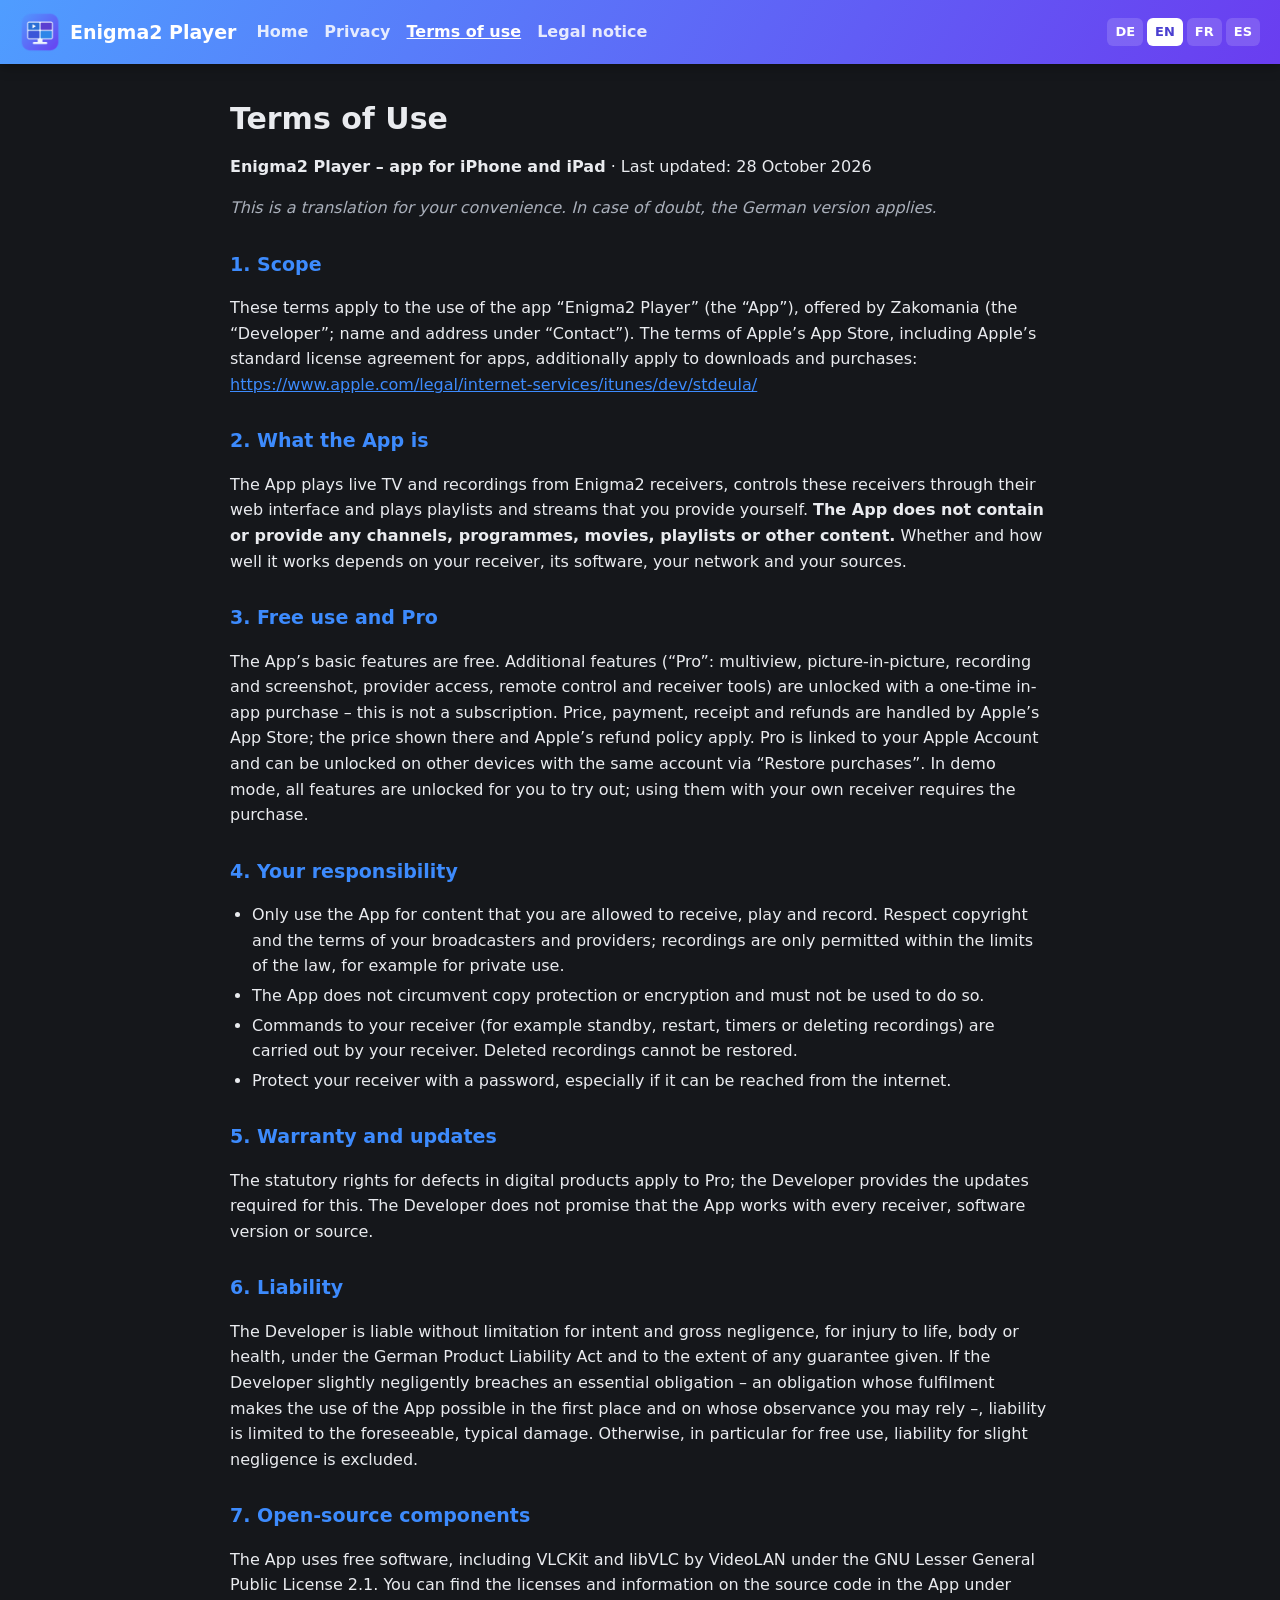
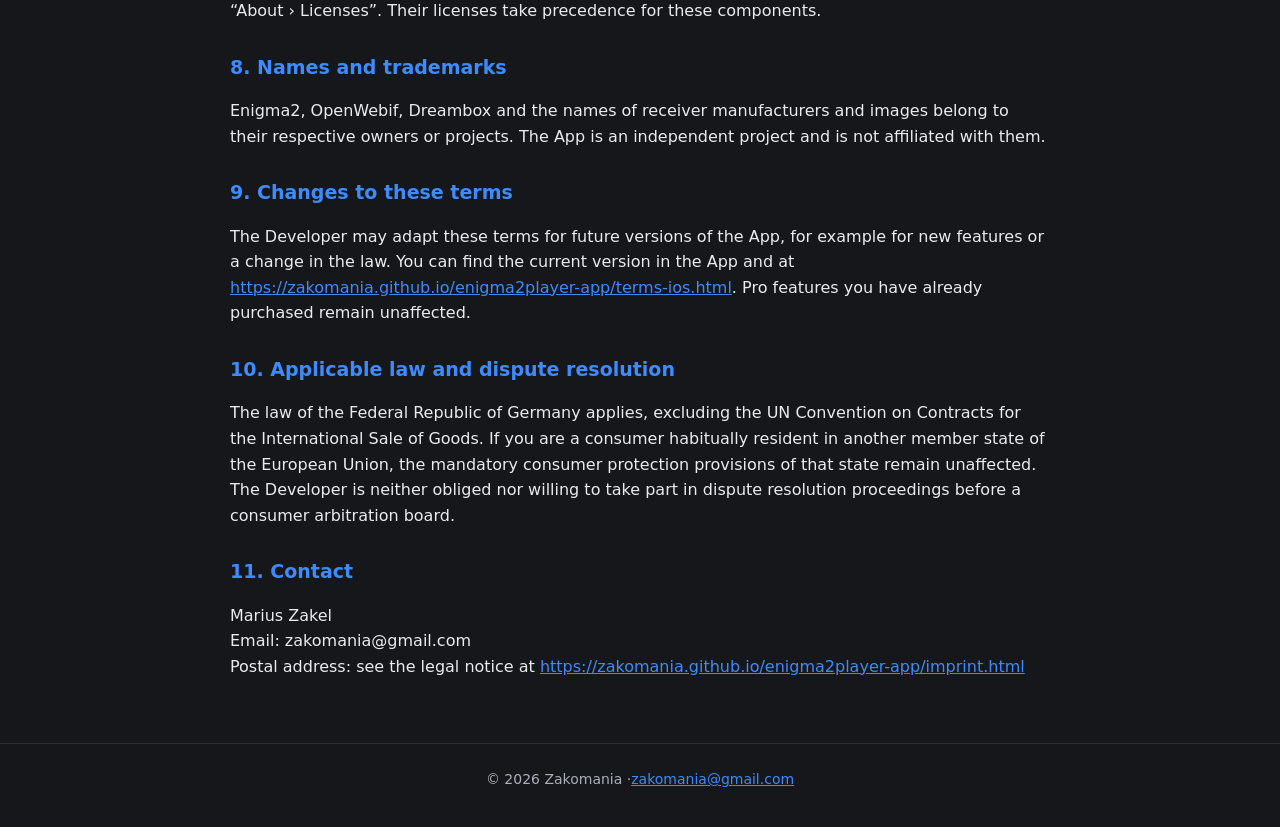
==== terms-ios.html @ daddaf2d "Webseite der App: Datenschutz, Nutzungsbedingungen, Impressum (4 Sprachen) Co-Authored-By: Claude Op" ====
<!doctype html>
<html lang="en" data-lang="en">
<head>
<meta charset="utf-8">
<meta name="viewport" content="width=device-width, initial-scale=1">
<title>Terms of use – Enigma2 Player</title>
<link rel="icon" href="app_icon.png">
<link rel="stylesheet" href="style.css">
<noscript><style>[data-l]{display:revert!important} .langs{display:none}</style></noscript>
</head>
<body>
<header>
  <a class="brand" href="index.html"><img src="app_icon.png" alt="" width="40" height="40"><span>Enigma2 Player</span></a>
  <nav><a href="index.html"><span data-l="de">Start</span><span data-l="en">Home</span><span data-l="fr">Accueil</span><span data-l="es">Inicio</span></a><a href="privacy-ios.html"><span data-l="de">Datenschutz</span><span data-l="en">Privacy</span><span data-l="fr">Confidentialité</span><span data-l="es">Privacidad</span></a><a href="terms-ios.html" class="on"><span data-l="de">Nutzungsbedingungen</span><span data-l="en">Terms of use</span><span data-l="fr">Conditions d’utilisation</span><span data-l="es">Condiciones de uso</span></a><a href="imprint.html"><span data-l="de">Impressum</span><span data-l="en">Legal notice</span><span data-l="fr">Mentions légales</span><span data-l="es">Aviso legal</span></a></nav>
  <div class="langs" aria-label="Language"><button type="button" data-set="de">DE</button><button type="button" data-set="en">EN</button><button type="button" data-set="fr">FR</button><button type="button" data-set="es">ES</button></div>
</header>
<main>
<section data-l="de" lang="de">
<h1>Nutzungsbedingungen</h1>
<p><strong>Enigma2 Player – App für iPhone und iPad</strong> · Stand: 28. Oktober 2026</p>
<h2>1. Geltungsbereich</h2>
<p>Diese Bedingungen gelten für die Nutzung der App „Enigma2 Player“ (die „App“), angeboten von Zakomania (der „Entwickler“; Name und Anschrift unter „Kontakt“). Für das Herunterladen und für Käufe gelten zusätzlich die Bedingungen des App Store von Apple, einschließlich der Standard-Lizenzvereinbarung von Apple für Apps: <a href="https://www.apple.com/legal/internet-services/itunes/dev/stdeula/">https://www.apple.com/legal/internet-services/itunes/dev/stdeula/</a></p>
<h2>2. Was die App ist</h2>
<p>Die App spielt Fernsehen und Aufnahmen von Enigma2-Receivern ab, steuert diese Receiver über ihr Webinterface und spielt Wiedergabelisten und Streams ab, die du selbst bereitstellst. <strong>Die App enthält und vermittelt keine Sender, Programme, Filme, Wiedergabelisten oder sonstigen Inhalte.</strong> Ob und wie gut sie funktioniert, hängt von deinem Receiver, seiner Software, deinem Netz und deinen Quellen ab.</p>
<h2>3. Kostenlose Nutzung und Pro</h2>
<p>Die Grundfunktionen der App sind kostenlos. Weitere Funktionen („Pro“: Mehrfachansicht, Bild im Bild, Mitschnitt und Screenshot, Anbieter-Zugang, Fernbedienung und Receiver-Werkzeuge) schaltest du mit einem einmaligen Kauf in der App frei – es ist kein Abonnement. Preis, Zahlung, Beleg und Erstattung laufen über den App Store von Apple; es gelten der dort angezeigte Preis und die Erstattungsregeln von Apple. Pro gilt für deinen Apple Account und lässt sich auf weiteren Geräten mit demselben Account über „Käufe wiederherstellen“ freischalten. Im Demo-Modus sind alle Funktionen zum Ausprobieren frei; für die Nutzung mit deinem eigenen Receiver ist der Kauf nötig.</p>
<h2>4. Deine Verantwortung</h2>
<ul><li>Nutze die App nur für Inhalte, die du empfangen, abspielen und aufnehmen darfst. Beachte das Urheberrecht sowie die Bedingungen deiner Sender und Anbieter; Mitschnitte sind nur im gesetzlich erlaubten Rahmen zulässig, etwa zum privaten Gebrauch.</li><li>Die App umgeht keinen Kopierschutz und keine Verschlüsselung und darf dafür nicht verwendet werden.</li><li>Befehle an deinen Receiver (zum Beispiel Standby, Neustart, Timer oder das Löschen von Aufnahmen) führt dein Receiver aus. Gelöschte Aufnahmen lassen sich nicht wiederherstellen.</li><li>Schütze deinen Receiver mit einem Passwort, besonders wenn er aus dem Internet erreichbar ist.</li></ul>
<h2>5. Gewährleistung und Aktualisierungen</h2>
<p>Für Pro gelten die gesetzlichen Rechte bei Mängeln digitaler Produkte; der Entwickler stellt die dafür nötigen Aktualisierungen bereit. Eine Zusage, dass die App mit jedem Receiver, jeder Software-Version oder jeder Quelle funktioniert, gibt der Entwickler nicht.</p>
<h2>6. Haftung</h2>
<p>Der Entwickler haftet unbeschränkt bei Vorsatz und grober Fahrlässigkeit, bei der Verletzung von Leben, Körper oder Gesundheit, nach dem Produkthaftungsgesetz und im Umfang einer übernommenen Garantie. Verletzt der Entwickler leicht fahrlässig eine wesentliche Pflicht – eine Pflicht, deren Erfüllung die Nutzung der App erst ermöglicht und auf deren Einhaltung du vertrauen darfst –, ist die Haftung auf den vorhersehbaren, typischen Schaden begrenzt. Im Übrigen, insbesondere bei der kostenlosen Nutzung, ist die Haftung für leichte Fahrlässigkeit ausgeschlossen.</p>
<h2>7. Open-Source-Bestandteile</h2>
<p>Die App nutzt freie Software, unter anderem VLCKit und libVLC von VideoLAN unter der GNU Lesser General Public License 2.1. Die Lizenzen und Hinweise zum Quellcode findest du in der App unter „Über › Lizenzen“. Für diese Bestandteile gelten vorrangig ihre Lizenzen.</p>
<h2>8. Namen und Marken</h2>
<p>Enigma2, OpenWebif, Dreambox sowie die Namen von Receiver-Herstellern und Images gehören ihren jeweiligen Inhabern bzw. Projekten. Die App ist ein unabhängiges Projekt und steht in keiner Verbindung zu ihnen.</p>
<h2>9. Änderungen dieser Bedingungen</h2>
<p>Der Entwickler kann diese Bedingungen für künftige Versionen der App anpassen, etwa bei neuen Funktionen oder einer geänderten Rechtslage. Die jeweils gültige Fassung findest du in der App und unter <a href="https://zakomania.github.io/enigma2player-app/terms-ios.html">https://zakomania.github.io/enigma2player-app/terms-ios.html</a>. Bereits gekaufte Pro-Funktionen bleiben davon unberührt.</p>
<h2>10. Anwendbares Recht und Streitbeilegung</h2>
<p>Es gilt das Recht der Bundesrepublik Deutschland unter Ausschluss des UN-Kaufrechts. Bist du Verbraucher mit gewöhnlichem Aufenthalt in einem anderen Staat der Europäischen Union, bleiben die zwingenden Verbraucherschutzvorschriften dieses Staates unberührt. Der Entwickler ist nicht verpflichtet und nicht bereit, an Streitbeilegungsverfahren vor einer Verbraucherschlichtungsstelle teilzunehmen.</p>
<h2>11. Kontakt</h2>
<p>Marius Zakel<br>E-Mail: zakomania@gmail.com<br>Anschrift: siehe Impressum unter <a href="https://zakomania.github.io/enigma2player-app/imprint.html">https://zakomania.github.io/enigma2player-app/imprint.html</a></p>
</section>
<section data-l="en" lang="en">
<h1>Terms of Use</h1>
<p><strong>Enigma2 Player – app for iPhone and iPad</strong> · Last updated: 28 October 2026</p>
<p class="note">This is a translation for your convenience. In case of doubt, the German version applies.</p>
<h2>1. Scope</h2>
<p>These terms apply to the use of the app “Enigma2 Player” (the “App”), offered by Zakomania (the “Developer”; name and address under “Contact”). The terms of Apple’s App Store, including Apple’s standard license agreement for apps, additionally apply to downloads and purchases: <a href="https://www.apple.com/legal/internet-services/itunes/dev/stdeula/">https://www.apple.com/legal/internet-services/itunes/dev/stdeula/</a></p>
<h2>2. What the App is</h2>
<p>The App plays live TV and recordings from Enigma2 receivers, controls these receivers through their web interface and plays playlists and streams that you provide yourself. <strong>The App does not contain or provide any channels, programmes, movies, playlists or other content.</strong> Whether and how well it works depends on your receiver, its software, your network and your sources.</p>
<h2>3. Free use and Pro</h2>
<p>The App’s basic features are free. Additional features (“Pro”: multiview, picture-in-picture, recording and screenshot, provider access, remote control and receiver tools) are unlocked with a one-time in-app purchase – this is not a subscription. Price, payment, receipt and refunds are handled by Apple’s App Store; the price shown there and Apple’s refund policy apply. Pro is linked to your Apple Account and can be unlocked on other devices with the same account via “Restore purchases”. In demo mode, all features are unlocked for you to try out; using them with your own receiver requires the purchase.</p>
<h2>4. Your responsibility</h2>
<ul><li>Only use the App for content that you are allowed to receive, play and record. Respect copyright and the terms of your broadcasters and providers; recordings are only permitted within the limits of the law, for example for private use.</li><li>The App does not circumvent copy protection or encryption and must not be used to do so.</li><li>Commands to your receiver (for example standby, restart, timers or deleting recordings) are carried out by your receiver. Deleted recordings cannot be restored.</li><li>Protect your receiver with a password, especially if it can be reached from the internet.</li></ul>
<h2>5. Warranty and updates</h2>
<p>The statutory rights for defects in digital products apply to Pro; the Developer provides the updates required for this. The Developer does not promise that the App works with every receiver, software version or source.</p>
<h2>6. Liability</h2>
<p>The Developer is liable without limitation for intent and gross negligence, for injury to life, body or health, under the German Product Liability Act and to the extent of any guarantee given. If the Developer slightly negligently breaches an essential obligation – an obligation whose fulfilment makes the use of the App possible in the first place and on whose observance you may rely –, liability is limited to the foreseeable, typical damage. Otherwise, in particular for free use, liability for slight negligence is excluded.</p>
<h2>7. Open-source components</h2>
<p>The App uses free software, including VLCKit and libVLC by VideoLAN under the GNU Lesser General Public License 2.1. You can find the licenses and information on the source code in the App under “About › Licenses”. Their licenses take precedence for these components.</p>
<h2>8. Names and trademarks</h2>
<p>Enigma2, OpenWebif, Dreambox and the names of receiver manufacturers and images belong to their respective owners or projects. The App is an independent project and is not affiliated with them.</p>
<h2>9. Changes to these terms</h2>
<p>The Developer may adapt these terms for future versions of the App, for example for new features or a change in the law. You can find the current version in the App and at <a href="https://zakomania.github.io/enigma2player-app/terms-ios.html">https://zakomania.github.io/enigma2player-app/terms-ios.html</a>. Pro features you have already purchased remain unaffected.</p>
<h2>10. Applicable law and dispute resolution</h2>
<p>The law of the Federal Republic of Germany applies, excluding the UN Convention on Contracts for the International Sale of Goods. If you are a consumer habitually resident in another member state of the European Union, the mandatory consumer protection provisions of that state remain unaffected. The Developer is neither obliged nor willing to take part in dispute resolution proceedings before a consumer arbitration board.</p>
<h2>11. Contact</h2>
<p>Marius Zakel<br>Email: zakomania@gmail.com<br>Postal address: see the legal notice at <a href="https://zakomania.github.io/enigma2player-app/imprint.html">https://zakomania.github.io/enigma2player-app/imprint.html</a></p>
</section>
<section data-l="fr" lang="fr">
<h1>Conditions d’utilisation</h1>
<p><strong>Enigma2 Player – application pour iPhone et iPad</strong> · Mise à jour : 28 octobre 2026</p>
<p class="note">Ceci est une traduction fournie pour votre commodité. En cas de doute, la version allemande fait foi.</p>
<h2>1. Champ d’application</h2>
<p>Les présentes conditions s’appliquent à l’utilisation de l’application « Enigma2 Player » (l’« Application »), proposée par Zakomania (le « Développeur » ; nom et adresse sous « Contact »). Les conditions de l’App Store d’Apple, y compris le contrat de licence standard d’Apple pour les apps, s’appliquent en outre au téléchargement et aux achats : <a href="https://www.apple.com/legal/internet-services/itunes/dev/stdeula/">https://www.apple.com/legal/internet-services/itunes/dev/stdeula/</a></p>
<h2>2. Ce qu’est l’Application</h2>
<p>L’Application lit la télévision en direct et les enregistrements des récepteurs Enigma2, pilote ces récepteurs via leur interface web et lit des listes de lecture et des flux que vous fournissez vous-même. <strong>L’Application ne contient ni ne fournit aucune chaîne, émission, film, liste de lecture ou autre contenu.</strong> Son fonctionnement dépend de votre récepteur, de son logiciel, de votre réseau et de vos sources.</p>
<h2>3. Utilisation gratuite et Pro</h2>
<p>Les fonctions de base de l’Application sont gratuites. Des fonctions supplémentaires (« Pro » : multivue, image dans l’image, enregistrement et capture d’écran, accès fournisseur, télécommande et outils du récepteur) se débloquent par un achat unique dans l’Application – il ne s’agit pas d’un abonnement. Le prix, le paiement, le reçu et le remboursement passent par l’App Store d’Apple ; le prix qui y est affiché et les règles de remboursement d’Apple s’appliquent. Pro est lié à votre compte Apple et peut être débloqué sur d’autres appareils utilisant le même compte via « Restaurer les achats ». En mode démo, toutes les fonctions sont débloquées pour les essayer ; leur utilisation avec votre propre récepteur nécessite l’achat.</p>
<h2>4. Votre responsabilité</h2>
<ul><li>N’utilisez l’Application que pour des contenus que vous êtes autorisé à recevoir, lire et enregistrer. Respectez le droit d’auteur ainsi que les conditions de vos chaînes et fournisseurs ; les enregistrements ne sont autorisés que dans le cadre prévu par la loi, par exemple pour un usage privé.</li><li>L’Application ne contourne aucune protection contre la copie ni aucun chiffrement et ne doit pas être utilisée à cette fin.</li><li>Les commandes envoyées à votre récepteur (par exemple veille, redémarrage, programmations ou suppression d’enregistrements) sont exécutées par votre récepteur. Les enregistrements supprimés ne peuvent pas être restaurés.</li><li>Protégez votre récepteur par un mot de passe, en particulier s’il est accessible depuis Internet.</li></ul>
<h2>5. Garantie et mises à jour</h2>
<p>Les droits légaux relatifs aux défauts des produits numériques s’appliquent à Pro ; le Développeur fournit les mises à jour nécessaires à cet effet. Le Développeur ne garantit pas que l’Application fonctionne avec chaque récepteur, chaque version logicielle ou chaque source.</p>
<h2>6. Responsabilité</h2>
<p>Le Développeur est responsable sans limitation en cas de faute intentionnelle et de négligence grave, d’atteinte à la vie, à l’intégrité physique ou à la santé, en vertu de la loi allemande sur la responsabilité du fait des produits et dans la mesure d’une garantie accordée. Si le Développeur manque par négligence légère à une obligation essentielle – une obligation dont l’exécution rend possible l’utilisation de l’Application et au respect de laquelle vous pouvez vous fier –, la responsabilité est limitée au dommage prévisible et typique. Pour le reste, notamment en cas d’utilisation gratuite, la responsabilité pour négligence légère est exclue.</p>
<h2>7. Composants open source</h2>
<p>L’Application utilise des logiciels libres, notamment VLCKit et libVLC de VideoLAN sous la licence publique générale limitée GNU 2.1. Vous trouverez les licences et les informations sur le code source dans l’Application, sous « À propos › Licences ». Leurs licences prévalent pour ces composants.</p>
<h2>8. Noms et marques</h2>
<p>Enigma2, OpenWebif, Dreambox ainsi que les noms des fabricants de récepteurs et des images appartiennent à leurs titulaires ou projets respectifs. L’Application est un projet indépendant et n’a aucun lien avec eux.</p>
<h2>9. Modification des présentes conditions</h2>
<p>Le Développeur peut adapter les présentes conditions pour les futures versions de l’Application, par exemple en cas de nouvelles fonctions ou d’évolution de la législation. Vous trouverez la version en vigueur dans l’Application et à l’adresse <a href="https://zakomania.github.io/enigma2player-app/terms-ios.html">https://zakomania.github.io/enigma2player-app/terms-ios.html</a>. Les fonctions Pro déjà achetées ne sont pas concernées.</p>
<h2>10. Droit applicable et règlement des litiges</h2>
<p>Le droit de la République fédérale d’Allemagne s’applique, à l’exclusion de la Convention des Nations unies sur les contrats de vente internationale de marchandises. Si vous êtes un consommateur résidant habituellement dans un autre État membre de l’Union européenne, les dispositions impératives de protection des consommateurs de cet État restent applicables. Le Développeur n’est ni tenu ni disposé de participer à une procédure de règlement des litiges devant un organisme de médiation de la consommation.</p>
<h2>11. Contact</h2>
<p>Marius Zakel<br>E-mail : zakomania@gmail.com<br>Adresse postale : voir les mentions légales sur <a href="https://zakomania.github.io/enigma2player-app/imprint.html">https://zakomania.github.io/enigma2player-app/imprint.html</a></p>
</section>
<section data-l="es" lang="es">
<h1>Condiciones de uso</h1>
<p><strong>Enigma2 Player – app para iPhone y iPad</strong> · Última actualización: 28 de octubre de 2026</p>
<p class="note">Esta es una traducción para tu comodidad. En caso de duda, prevalece la versión alemana.</p>
<h2>1. Ámbito de aplicación</h2>
<p>Estas condiciones se aplican al uso de la app «Enigma2 Player» (la «App»), ofrecida por Zakomania (el «Desarrollador»; nombre y dirección en «Contacto»). A la descarga y a las compras se aplican además las condiciones del App Store de Apple, incluido el contrato de licencia estándar de Apple para apps: <a href="https://www.apple.com/legal/internet-services/itunes/dev/stdeula/">https://www.apple.com/legal/internet-services/itunes/dev/stdeula/</a></p>
<h2>2. Qué es la App</h2>
<p>La App reproduce la televisión en directo y las grabaciones de receptores Enigma2, controla estos receptores a través de su interfaz web y reproduce listas de reproducción y emisiones que tú mismo proporcionas. <strong>La App no contiene ni proporciona canales, programas, películas, listas de reproducción ni ningún otro contenido.</strong> Que funcione, y lo bien que funcione, depende de tu receptor, de su software, de tu red y de tus fuentes.</p>
<h2>3. Uso gratuito y Pro</h2>
<p>Las funciones básicas de la App son gratuitas. Las funciones adicionales («Pro»: multivista, imagen en imagen, grabación y captura de pantalla, acceso al proveedor, mando a distancia y herramientas del receptor) se desbloquean con una compra única en la App; no es una suscripción. El precio, el pago, el recibo y el reembolso se gestionan a través del App Store de Apple; se aplican el precio allí indicado y las normas de reembolso de Apple. Pro está vinculado a tu cuenta de Apple y puede desbloquearse en otros dispositivos con la misma cuenta mediante «Restaurar compras». En el modo de demostración, todas las funciones están desbloqueadas para que las pruebes; para usarlas con tu propio receptor es necesaria la compra.</p>
<h2>4. Tu responsabilidad</h2>
<ul><li>Usa la App solo para contenidos que tengas derecho a recibir, reproducir y grabar. Respeta los derechos de autor y las condiciones de tus emisoras y proveedores; las grabaciones solo están permitidas dentro de los límites de la ley, por ejemplo para uso privado.</li><li>La App no elude ninguna protección anticopia ni ningún cifrado y no debe utilizarse para ello.</li><li>Las órdenes enviadas a tu receptor (por ejemplo, modo de espera, reinicio, temporizadores o eliminación de grabaciones) las ejecuta tu receptor. Las grabaciones eliminadas no se pueden recuperar.</li><li>Protege tu receptor con una contraseña, sobre todo si es accesible desde Internet.</li></ul>
<h2>5. Garantía y actualizaciones</h2>
<p>A Pro se aplican los derechos legales por defectos de los productos digitales; el Desarrollador proporciona las actualizaciones necesarias para ello. El Desarrollador no garantiza que la App funcione con cualquier receptor, versión de software o fuente.</p>
<h2>6. Responsabilidad</h2>
<p>El Desarrollador responde de forma ilimitada en caso de dolo y negligencia grave, de daños a la vida, la integridad física o la salud, conforme a la ley alemana de responsabilidad por productos defectuosos y en la medida de una garantía asumida. Si el Desarrollador incumple por negligencia leve una obligación esencial –una obligación cuyo cumplimiento hace posible el uso de la App y en cuyo cumplimiento puedes confiar–, la responsabilidad se limita al daño previsible y típico. Por lo demás, en particular en caso de uso gratuito, queda excluida la responsabilidad por negligencia leve.</p>
<h2>7. Componentes de código abierto</h2>
<p>La App utiliza software libre, entre otros VLCKit y libVLC de VideoLAN bajo la Licencia Pública General Reducida de GNU 2.1. Encontrarás las licencias y la información sobre el código fuente en la App, en «Acerca de › Licencias». Para estos componentes prevalecen sus licencias.</p>
<h2>8. Nombres y marcas</h2>
<p>Enigma2, OpenWebif, Dreambox y los nombres de los fabricantes de receptores y de las imágenes pertenecen a sus respectivos titulares o proyectos. La App es un proyecto independiente y no tiene ninguna relación con ellos.</p>
<h2>9. Cambios en estas condiciones</h2>
<p>El Desarrollador puede adaptar estas condiciones para futuras versiones de la App, por ejemplo por nuevas funciones o por cambios en la legislación. Encontrarás la versión vigente en la App y en <a href="https://zakomania.github.io/enigma2player-app/terms-ios.html">https://zakomania.github.io/enigma2player-app/terms-ios.html</a>. Las funciones Pro ya compradas no se ven afectadas.</p>
<h2>10. Derecho aplicable y resolución de litigios</h2>
<p>Se aplica el derecho de la República Federal de Alemania, con exclusión de la Convención de las Naciones Unidas sobre los Contratos de Compraventa Internacional de Mercaderías. Si eres consumidor con residencia habitual en otro Estado miembro de la Unión Europea, las disposiciones imperativas de protección de los consumidores de ese Estado no se ven afectadas. El Desarrollador no está obligado ni dispuesto a participar en procedimientos de resolución de litigios ante una entidad de resolución alternativa de litigios de consumo.</p>
<h2>11. Contacto</h2>
<p>Marius Zakel<br>Correo electrónico: zakomania@gmail.com<br>Dirección postal: véase el aviso legal en <a href="https://zakomania.github.io/enigma2player-app/imprint.html">https://zakomania.github.io/enigma2player-app/imprint.html</a></p>
</section>
</main>
<footer>© 2026 Zakomania ·<a href="mailto:zakomania@gmail.com">zakomania@gmail.com</a></footer>
<script src="lang.js"></script>
</body>
</html>
---- style.css ----
:root{--bg:#15171b;--bg2:#1b1e23;--text:#e9ebef;--text2:#a9afba;--accent:#3d8bfd;--line:#2a2e35}
*{box-sizing:border-box}
html{-webkit-text-size-adjust:100%}
body{margin:0;background:var(--bg);color:var(--text);font:16px/1.6 system-ui,-apple-system,"Segoe UI",Roboto,sans-serif}
a{color:var(--accent)}
header{position:sticky;top:0;z-index:1;display:flex;flex-wrap:wrap;align-items:center;gap:8px 20px;padding:12px 20px;
  background:linear-gradient(120deg,#4f9dff,#6a3df0);box-shadow:0 2px 12px rgba(0,0,0,.35)}
.brand{display:flex;align-items:center;gap:10px;color:#fff;text-decoration:none;font-weight:800;font-size:19px}
.brand img{border-radius:10px}
nav{display:flex;flex-wrap:wrap;gap:4px 16px;flex:1}
nav a{color:#fff;opacity:.85;text-decoration:none;font-weight:600}
nav a.on,nav a:hover{opacity:1;text-decoration:underline}
.langs{display:flex;gap:4px}
.langs button{font:inherit;font-size:13px;font-weight:700;color:#fff;background:rgba(255,255,255,.15);border:0;
  border-radius:6px;padding:4px 8px;cursor:pointer}
.langs button.on{background:#fff;color:#4a3fd0}
main{max-width:860px;margin:0 auto;padding:28px 20px 48px}
[data-l]{display:none}
html[data-lang=de] [data-l=de],html[data-lang=en] [data-l=en],html[data-lang=fr] [data-l=fr],
html[data-lang=es] [data-l=es]{display:revert}
h1{font-size:30px;line-height:1.25;margin:8px 0 4px}
h2{font-size:19px;color:var(--accent);margin:28px 0 6px}
h2.label{font-size:14px;letter-spacing:.08em;color:var(--text2);border-bottom:1px solid var(--line);padding-bottom:4px}
ul{padding-left:22px}
li{margin:4px 0}
.note{color:var(--text2);font-style:italic}
.hero{display:flex;gap:20px;align-items:center;margin-bottom:12px}
.hero img{border-radius:22px;width:96px;height:96px}
.lead{font-size:19px;color:var(--text2);margin:4px 0 0}
.buttons{display:flex;flex-wrap:wrap;gap:10px;margin:22px 0}
.button{display:inline-block;padding:10px 18px;border-radius:999px;background:var(--accent);color:#fff;
  text-decoration:none;font-weight:700}
.button.alt{background:var(--bg2);border:1px solid var(--line);color:var(--text)}
.shots{display:flex;gap:12px;overflow-x:auto;padding:6px 0 14px;margin:8px 0 6px}
.shots img{height:420px;width:auto;border-radius:14px;flex:none}
footer{text-align:center;color:var(--text2);font-size:14px;padding:24px 20px 36px;border-top:1px solid var(--line)}
@media (max-width:560px){h1{font-size:25px}.shots img{height:340px}.hero img{width:72px;height:72px}}
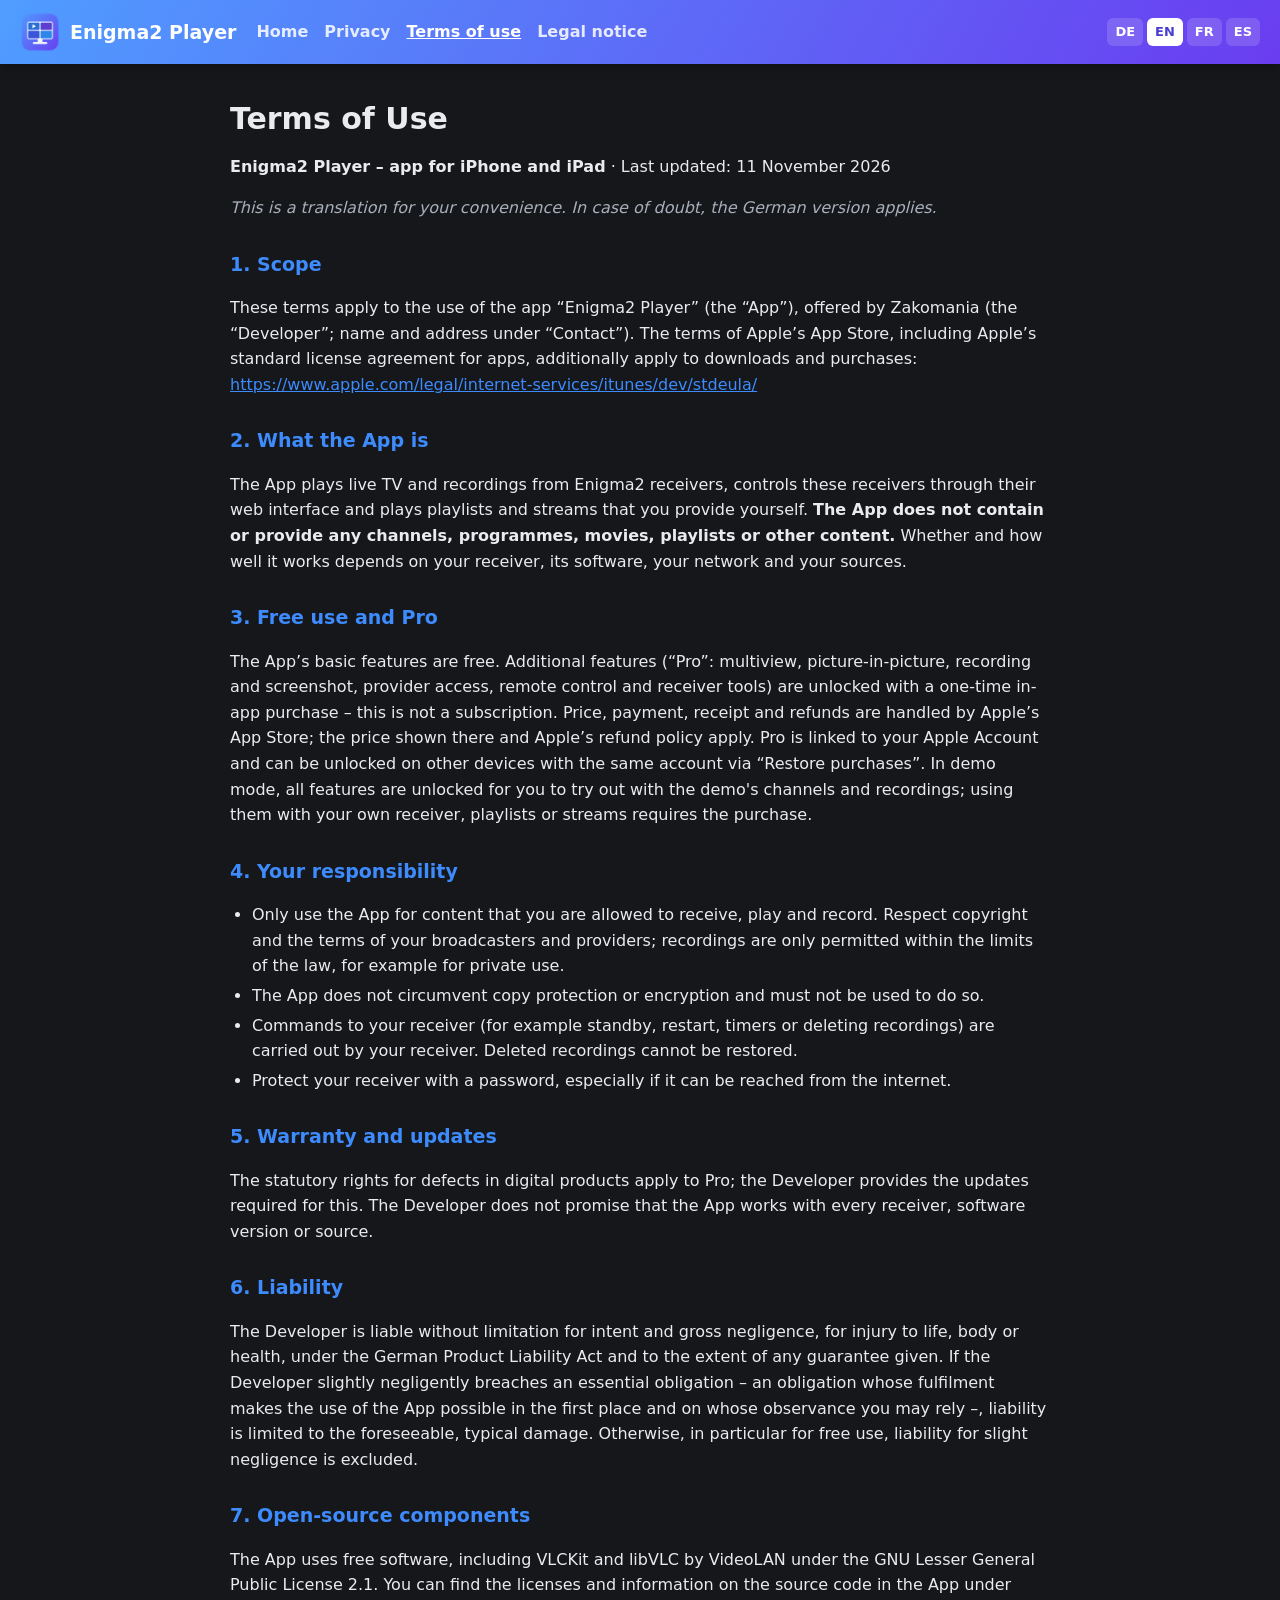
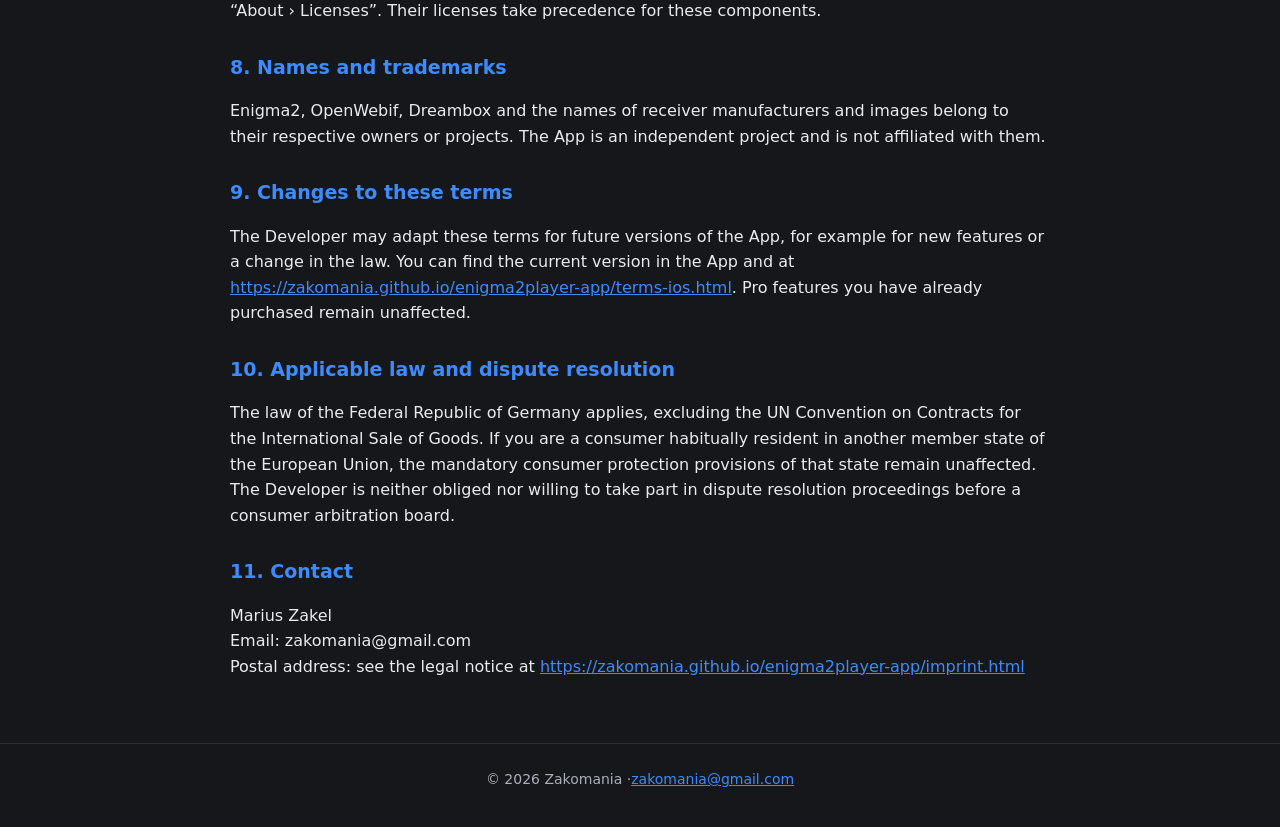
==== commit e9bacb9a: "Webseite der App: Datenschutz, Nutzungsbedingungen, Impressum (4 Sprachen) Co-Authored-By: Claude Op" ====
--- a/terms-ios.html
+++ b/terms-ios.html
@@ -17,13 +17,13 @@
 <main>
 <section data-l="de" lang="de">
 <h1>Nutzungsbedingungen</h1>
-<p><strong>Enigma2 Player – App für iPhone und iPad</strong> · Stand: 28. Oktober 2026</p>
+<p><strong>Enigma2 Player – App für iPhone und iPad</strong> · Stand: 11. November 2026</p>
 <h2>1. Geltungsbereich</h2>
 <p>Diese Bedingungen gelten für die Nutzung der App „Enigma2 Player“ (die „App“), angeboten von Zakomania (der „Entwickler“; Name und Anschrift unter „Kontakt“). Für das Herunterladen und für Käufe gelten zusätzlich die Bedingungen des App Store von Apple, einschließlich der Standard-Lizenzvereinbarung von Apple für Apps: <a href="https://www.apple.com/legal/internet-services/itunes/dev/stdeula/">https://www.apple.com/legal/internet-services/itunes/dev/stdeula/</a></p>
 <h2>2. Was die App ist</h2>
 <p>Die App spielt Fernsehen und Aufnahmen von Enigma2-Receivern ab, steuert diese Receiver über ihr Webinterface und spielt Wiedergabelisten und Streams ab, die du selbst bereitstellst. <strong>Die App enthält und vermittelt keine Sender, Programme, Filme, Wiedergabelisten oder sonstigen Inhalte.</strong> Ob und wie gut sie funktioniert, hängt von deinem Receiver, seiner Software, deinem Netz und deinen Quellen ab.</p>
 <h2>3. Kostenlose Nutzung und Pro</h2>
-<p>Die Grundfunktionen der App sind kostenlos. Weitere Funktionen („Pro“: Mehrfachansicht, Bild im Bild, Mitschnitt und Screenshot, Anbieter-Zugang, Fernbedienung und Receiver-Werkzeuge) schaltest du mit einem einmaligen Kauf in der App frei – es ist kein Abonnement. Preis, Zahlung, Beleg und Erstattung laufen über den App Store von Apple; es gelten der dort angezeigte Preis und die Erstattungsregeln von Apple. Pro gilt für deinen Apple Account und lässt sich auf weiteren Geräten mit demselben Account über „Käufe wiederherstellen“ freischalten. Im Demo-Modus sind alle Funktionen zum Ausprobieren frei; für die Nutzung mit deinem eigenen Receiver ist der Kauf nötig.</p>
+<p>Die Grundfunktionen der App sind kostenlos. Weitere Funktionen („Pro“: Mehrfachansicht, Bild im Bild, Mitschnitt und Screenshot, Anbieter-Zugang, Fernbedienung und Receiver-Werkzeuge) schaltest du mit einem einmaligen Kauf in der App frei – es ist kein Abonnement. Preis, Zahlung, Beleg und Erstattung laufen über den App Store von Apple; es gelten der dort angezeigte Preis und die Erstattungsregeln von Apple. Pro gilt für deinen Apple Account und lässt sich auf weiteren Geräten mit demselben Account über „Käufe wiederherstellen“ freischalten. Im Demo-Modus sind alle Funktionen mit den Sendern und Aufnahmen der Demo zum Ausprobieren frei; für die Nutzung mit deinem eigenen Receiver, eigenen Wiedergabelisten oder Streams ist der Kauf nötig.</p>
 <h2>4. Deine Verantwortung</h2>
 <ul><li>Nutze die App nur für Inhalte, die du empfangen, abspielen und aufnehmen darfst. Beachte das Urheberrecht sowie die Bedingungen deiner Sender und Anbieter; Mitschnitte sind nur im gesetzlich erlaubten Rahmen zulässig, etwa zum privaten Gebrauch.</li><li>Die App umgeht keinen Kopierschutz und keine Verschlüsselung und darf dafür nicht verwendet werden.</li><li>Befehle an deinen Receiver (zum Beispiel Standby, Neustart, Timer oder das Löschen von Aufnahmen) führt dein Receiver aus. Gelöschte Aufnahmen lassen sich nicht wiederherstellen.</li><li>Schütze deinen Receiver mit einem Passwort, besonders wenn er aus dem Internet erreichbar ist.</li></ul>
 <h2>5. Gewährleistung und Aktualisierungen</h2>
@@ -43,14 +43,14 @@
 </section>
 <section data-l="en" lang="en">
 <h1>Terms of Use</h1>
-<p><strong>Enigma2 Player – app for iPhone and iPad</strong> · Last updated: 28 October 2026</p>
+<p><strong>Enigma2 Player – app for iPhone and iPad</strong> · Last updated: 11 November 2026</p>
 <p class="note">This is a translation for your convenience. In case of doubt, the German version applies.</p>
 <h2>1. Scope</h2>
 <p>These terms apply to the use of the app “Enigma2 Player” (the “App”), offered by Zakomania (the “Developer”; name and address under “Contact”). The terms of Apple’s App Store, including Apple’s standard license agreement for apps, additionally apply to downloads and purchases: <a href="https://www.apple.com/legal/internet-services/itunes/dev/stdeula/">https://www.apple.com/legal/internet-services/itunes/dev/stdeula/</a></p>
 <h2>2. What the App is</h2>
 <p>The App plays live TV and recordings from Enigma2 receivers, controls these receivers through their web interface and plays playlists and streams that you provide yourself. <strong>The App does not contain or provide any channels, programmes, movies, playlists or other content.</strong> Whether and how well it works depends on your receiver, its software, your network and your sources.</p>
 <h2>3. Free use and Pro</h2>
-<p>The App’s basic features are free. Additional features (“Pro”: multiview, picture-in-picture, recording and screenshot, provider access, remote control and receiver tools) are unlocked with a one-time in-app purchase – this is not a subscription. Price, payment, receipt and refunds are handled by Apple’s App Store; the price shown there and Apple’s refund policy apply. Pro is linked to your Apple Account and can be unlocked on other devices with the same account via “Restore purchases”. In demo mode, all features are unlocked for you to try out; using them with your own receiver requires the purchase.</p>
+<p>The App’s basic features are free. Additional features (“Pro”: multiview, picture-in-picture, recording and screenshot, provider access, remote control and receiver tools) are unlocked with a one-time in-app purchase – this is not a subscription. Price, payment, receipt and refunds are handled by Apple’s App Store; the price shown there and Apple’s refund policy apply. Pro is linked to your Apple Account and can be unlocked on other devices with the same account via “Restore purchases”. In demo mode, all features are unlocked for you to try out with the demo's channels and recordings; using them with your own receiver, playlists or streams requires the purchase.</p>
 <h2>4. Your responsibility</h2>
 <ul><li>Only use the App for content that you are allowed to receive, play and record. Respect copyright and the terms of your broadcasters and providers; recordings are only permitted within the limits of the law, for example for private use.</li><li>The App does not circumvent copy protection or encryption and must not be used to do so.</li><li>Commands to your receiver (for example standby, restart, timers or deleting recordings) are carried out by your receiver. Deleted recordings cannot be restored.</li><li>Protect your receiver with a password, especially if it can be reached from the internet.</li></ul>
 <h2>5. Warranty and updates</h2>
@@ -70,14 +70,14 @@
 </section>
 <section data-l="fr" lang="fr">
 <h1>Conditions d’utilisation</h1>
-<p><strong>Enigma2 Player – application pour iPhone et iPad</strong> · Mise à jour : 28 octobre 2026</p>
+<p><strong>Enigma2 Player – application pour iPhone et iPad</strong> · Mise à jour : 11 novembre 2026</p>
 <p class="note">Ceci est une traduction fournie pour votre commodité. En cas de doute, la version allemande fait foi.</p>
 <h2>1. Champ d’application</h2>
 <p>Les présentes conditions s’appliquent à l’utilisation de l’application « Enigma2 Player » (l’« Application »), proposée par Zakomania (le « Développeur » ; nom et adresse sous « Contact »). Les conditions de l’App Store d’Apple, y compris le contrat de licence standard d’Apple pour les apps, s’appliquent en outre au téléchargement et aux achats : <a href="https://www.apple.com/legal/internet-services/itunes/dev/stdeula/">https://www.apple.com/legal/internet-services/itunes/dev/stdeula/</a></p>
 <h2>2. Ce qu’est l’Application</h2>
 <p>L’Application lit la télévision en direct et les enregistrements des récepteurs Enigma2, pilote ces récepteurs via leur interface web et lit des listes de lecture et des flux que vous fournissez vous-même. <strong>L’Application ne contient ni ne fournit aucune chaîne, émission, film, liste de lecture ou autre contenu.</strong> Son fonctionnement dépend de votre récepteur, de son logiciel, de votre réseau et de vos sources.</p>
 <h2>3. Utilisation gratuite et Pro</h2>
-<p>Les fonctions de base de l’Application sont gratuites. Des fonctions supplémentaires (« Pro » : multivue, image dans l’image, enregistrement et capture d’écran, accès fournisseur, télécommande et outils du récepteur) se débloquent par un achat unique dans l’Application – il ne s’agit pas d’un abonnement. Le prix, le paiement, le reçu et le remboursement passent par l’App Store d’Apple ; le prix qui y est affiché et les règles de remboursement d’Apple s’appliquent. Pro est lié à votre compte Apple et peut être débloqué sur d’autres appareils utilisant le même compte via « Restaurer les achats ». En mode démo, toutes les fonctions sont débloquées pour les essayer ; leur utilisation avec votre propre récepteur nécessite l’achat.</p>
+<p>Les fonctions de base de l’Application sont gratuites. Des fonctions supplémentaires (« Pro » : multivue, image dans l’image, enregistrement et capture d’écran, accès fournisseur, télécommande et outils du récepteur) se débloquent par un achat unique dans l’Application – il ne s’agit pas d’un abonnement. Le prix, le paiement, le reçu et le remboursement passent par l’App Store d’Apple ; le prix qui y est affiché et les règles de remboursement d’Apple s’appliquent. Pro est lié à votre compte Apple et peut être débloqué sur d’autres appareils utilisant le même compte via « Restaurer les achats ». En mode démo, toutes les fonctions sont débloquées pour les essayer avec les chaînes et enregistrements de la démo ; leur utilisation avec votre propre récepteur, vos listes de lecture ou flux nécessite l’achat.</p>
 <h2>4. Votre responsabilité</h2>
 <ul><li>N’utilisez l’Application que pour des contenus que vous êtes autorisé à recevoir, lire et enregistrer. Respectez le droit d’auteur ainsi que les conditions de vos chaînes et fournisseurs ; les enregistrements ne sont autorisés que dans le cadre prévu par la loi, par exemple pour un usage privé.</li><li>L’Application ne contourne aucune protection contre la copie ni aucun chiffrement et ne doit pas être utilisée à cette fin.</li><li>Les commandes envoyées à votre récepteur (par exemple veille, redémarrage, programmations ou suppression d’enregistrements) sont exécutées par votre récepteur. Les enregistrements supprimés ne peuvent pas être restaurés.</li><li>Protégez votre récepteur par un mot de passe, en particulier s’il est accessible depuis Internet.</li></ul>
 <h2>5. Garantie et mises à jour</h2>
@@ -97,14 +97,14 @@
 </section>
 <section data-l="es" lang="es">
 <h1>Condiciones de uso</h1>
-<p><strong>Enigma2 Player – app para iPhone y iPad</strong> · Última actualización: 28 de octubre de 2026</p>
+<p><strong>Enigma2 Player – app para iPhone y iPad</strong> · Última actualización: 11 de noviembre de 2026</p>
 <p class="note">Esta es una traducción para tu comodidad. En caso de duda, prevalece la versión alemana.</p>
 <h2>1. Ámbito de aplicación</h2>
 <p>Estas condiciones se aplican al uso de la app «Enigma2 Player» (la «App»), ofrecida por Zakomania (el «Desarrollador»; nombre y dirección en «Contacto»). A la descarga y a las compras se aplican además las condiciones del App Store de Apple, incluido el contrato de licencia estándar de Apple para apps: <a href="https://www.apple.com/legal/internet-services/itunes/dev/stdeula/">https://www.apple.com/legal/internet-services/itunes/dev/stdeula/</a></p>
 <h2>2. Qué es la App</h2>
 <p>La App reproduce la televisión en directo y las grabaciones de receptores Enigma2, controla estos receptores a través de su interfaz web y reproduce listas de reproducción y emisiones que tú mismo proporcionas. <strong>La App no contiene ni proporciona canales, programas, películas, listas de reproducción ni ningún otro contenido.</strong> Que funcione, y lo bien que funcione, depende de tu receptor, de su software, de tu red y de tus fuentes.</p>
 <h2>3. Uso gratuito y Pro</h2>
-<p>Las funciones básicas de la App son gratuitas. Las funciones adicionales («Pro»: multivista, imagen en imagen, grabación y captura de pantalla, acceso al proveedor, mando a distancia y herramientas del receptor) se desbloquean con una compra única en la App; no es una suscripción. El precio, el pago, el recibo y el reembolso se gestionan a través del App Store de Apple; se aplican el precio allí indicado y las normas de reembolso de Apple. Pro está vinculado a tu cuenta de Apple y puede desbloquearse en otros dispositivos con la misma cuenta mediante «Restaurar compras». En el modo de demostración, todas las funciones están desbloqueadas para que las pruebes; para usarlas con tu propio receptor es necesaria la compra.</p>
+<p>Las funciones básicas de la App son gratuitas. Las funciones adicionales («Pro»: multivista, imagen en imagen, grabación y captura de pantalla, acceso al proveedor, mando a distancia y herramientas del receptor) se desbloquean con una compra única en la App; no es una suscripción. El precio, el pago, el recibo y el reembolso se gestionan a través del App Store de Apple; se aplican el precio allí indicado y las normas de reembolso de Apple. Pro está vinculado a tu cuenta de Apple y puede desbloquearse en otros dispositivos con la misma cuenta mediante «Restaurar compras». En el modo de demostración, todas las funciones están desbloqueadas para que las pruebes con los canales y grabaciones de la demostración; para usarlas con tu propio receptor, tus listas de reproducción o streams es necesaria la compra.</p>
 <h2>4. Tu responsabilidad</h2>
 <ul><li>Usa la App solo para contenidos que tengas derecho a recibir, reproducir y grabar. Respeta los derechos de autor y las condiciones de tus emisoras y proveedores; las grabaciones solo están permitidas dentro de los límites de la ley, por ejemplo para uso privado.</li><li>La App no elude ninguna protección anticopia ni ningún cifrado y no debe utilizarse para ello.</li><li>Las órdenes enviadas a tu receptor (por ejemplo, modo de espera, reinicio, temporizadores o eliminación de grabaciones) las ejecuta tu receptor. Las grabaciones eliminadas no se pueden recuperar.</li><li>Protege tu receptor con una contraseña, sobre todo si es accesible desde Internet.</li></ul>
 <h2>5. Garantía y actualizaciones</h2>
--- a/style.css
+++ b/style.css
@@ -31,6 +31,7 @@
 .button{display:inline-block;padding:10px 18px;border-radius:999px;background:var(--accent);color:#fff;
   text-decoration:none;font-weight:700}
 .button.alt{background:var(--bg2);border:1px solid var(--line);color:var(--text)}
+.button.soon{background:transparent;border:1px dashed var(--line);color:var(--text2);cursor:default}
 .shots{display:flex;gap:12px;overflow-x:auto;padding:6px 0 14px;margin:8px 0 6px}
 .shots img{height:420px;width:auto;border-radius:14px;flex:none}
 footer{text-align:center;color:var(--text2);font-size:14px;padding:24px 20px 36px;border-top:1px solid var(--line)}
